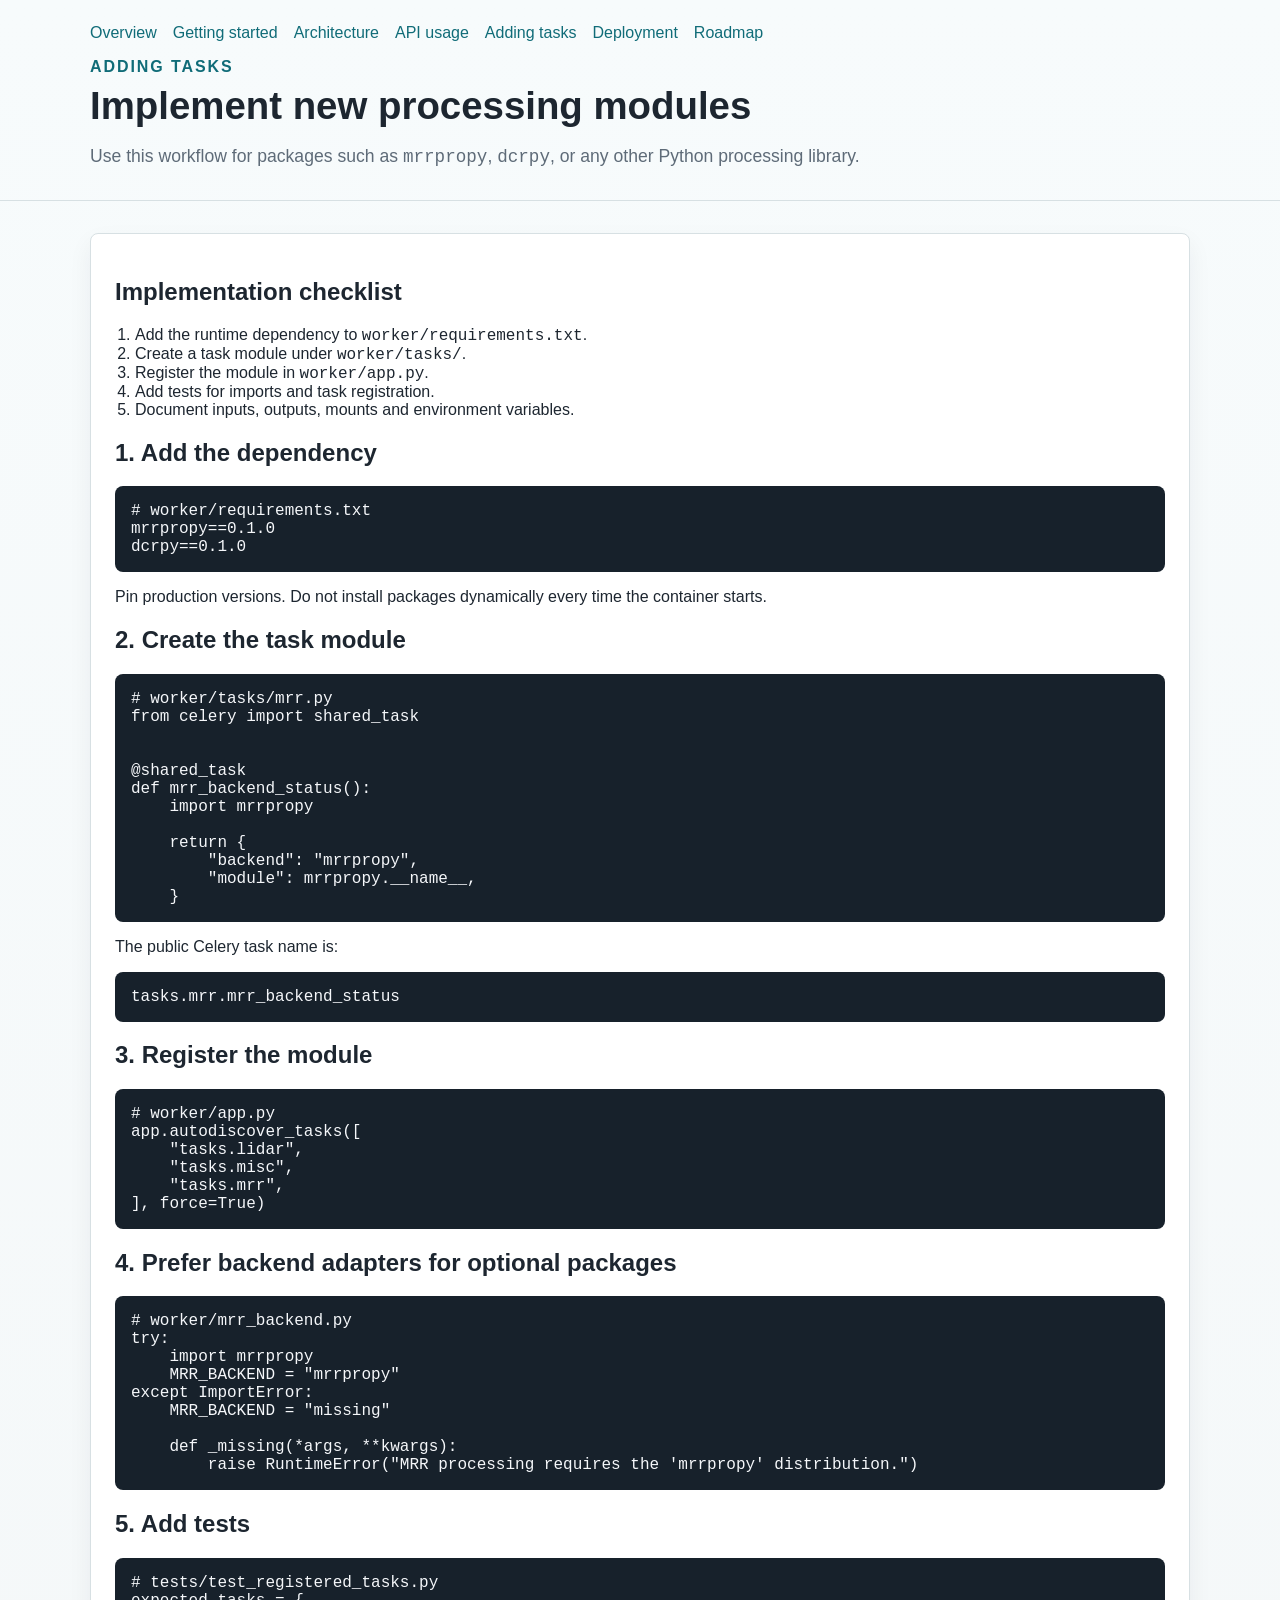
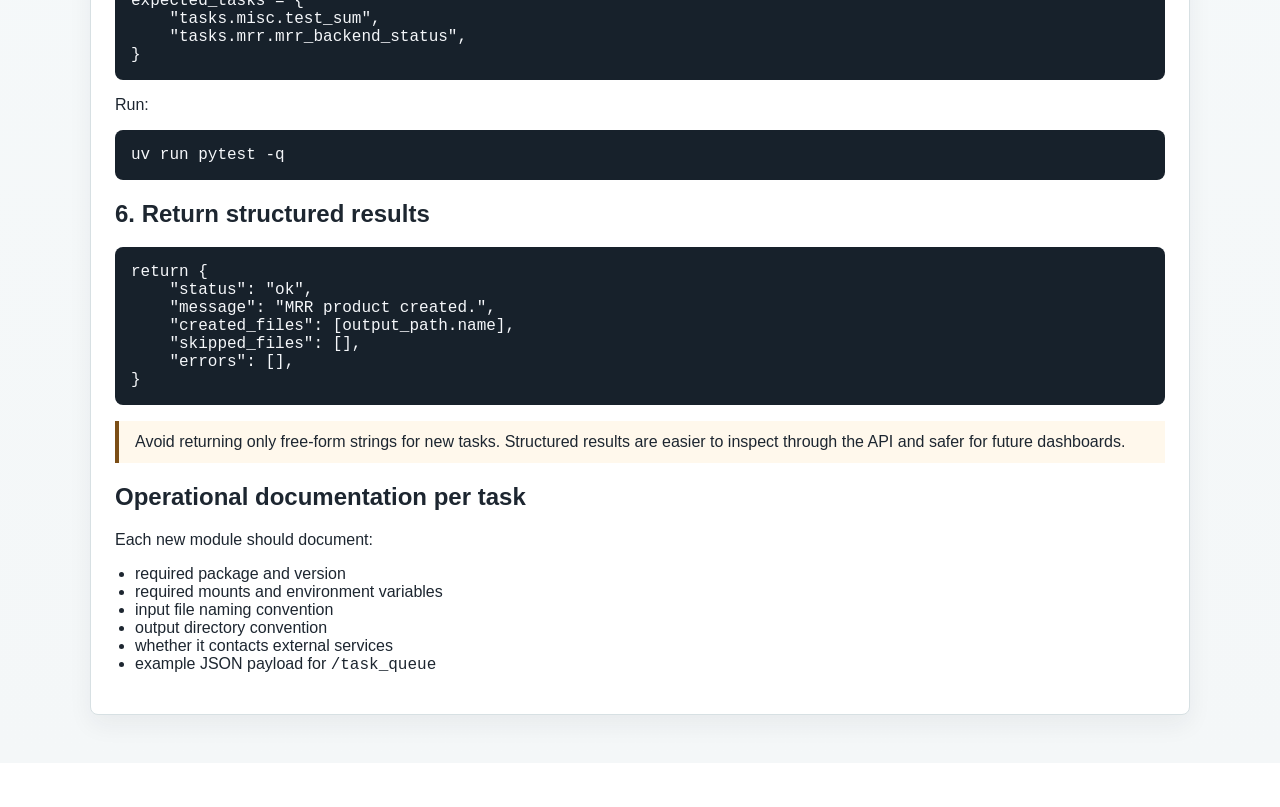
==== docs/adding-tasks.html @ 6d266f19 "Add GitHub Pages documentation site" ====
<!DOCTYPE html>
<html lang="en">
<head>
  <meta charset="utf-8">
  <meta name="viewport" content="width=device-width, initial-scale=1">
  <title>Adding tasks - GFAT Worker</title>
  <link rel="stylesheet" href="assets/site.css">
</head>
<body>
  <header class="site-header compact">
    <div class="wrap">
      <nav class="nav">
        <a href="index.html">Overview</a>
        <a href="getting-started.html">Getting started</a>
        <a href="architecture.html">Architecture</a>
        <a href="api.html">API usage</a>
        <a href="adding-tasks.html">Adding tasks</a>
        <a href="deployment.html">Deployment</a>
        <a href="roadmap.html">Roadmap</a>
      </nav>
      <p class="eyebrow">adding tasks</p>
      <h1>Implement new processing modules</h1>
      <p class="lead">
        Use this workflow for packages such as <code>mrrpropy</code>,
        <code>dcrpy</code>, or any other Python processing library.
      </p>
    </div>
  </header>

  <main class="wrap prose">
    <h2>Implementation checklist</h2>
    <ol>
      <li>Add the runtime dependency to <code>worker/requirements.txt</code>.</li>
      <li>Create a task module under <code>worker/tasks/</code>.</li>
      <li>Register the module in <code>worker/app.py</code>.</li>
      <li>Add tests for imports and task registration.</li>
      <li>Document inputs, outputs, mounts and environment variables.</li>
    </ol>

    <h2>1. Add the dependency</h2>
<pre><code># worker/requirements.txt
mrrpropy==0.1.0
dcrpy==0.1.0</code></pre>
    <p>
      Pin production versions. Do not install packages dynamically every time
      the container starts.
    </p>

    <h2>2. Create the task module</h2>
<pre><code># worker/tasks/mrr.py
from celery import shared_task


@shared_task
def mrr_backend_status():
    import mrrpropy

    return {
        "backend": "mrrpropy",
        "module": mrrpropy.__name__,
    }</code></pre>

    <p>The public Celery task name is:</p>
<pre><code>tasks.mrr.mrr_backend_status</code></pre>

    <h2>3. Register the module</h2>
<pre><code># worker/app.py
app.autodiscover_tasks([
    "tasks.lidar",
    "tasks.misc",
    "tasks.mrr",
], force=True)</code></pre>

    <h2>4. Prefer backend adapters for optional packages</h2>
<pre><code># worker/mrr_backend.py
try:
    import mrrpropy
    MRR_BACKEND = "mrrpropy"
except ImportError:
    MRR_BACKEND = "missing"

    def _missing(*args, **kwargs):
        raise RuntimeError("MRR processing requires the 'mrrpropy' distribution.")</code></pre>

    <h2>5. Add tests</h2>
<pre><code># tests/test_registered_tasks.py
expected_tasks = {
    "tasks.misc.test_sum",
    "tasks.mrr.mrr_backend_status",
}</code></pre>

    <p>Run:</p>
<pre><code>uv run pytest -q</code></pre>

    <h2>6. Return structured results</h2>
<pre><code>return {
    "status": "ok",
    "message": "MRR product created.",
    "created_files": [output_path.name],
    "skipped_files": [],
    "errors": [],
}</code></pre>

    <div class="note">
      Avoid returning only free-form strings for new tasks. Structured results
      are easier to inspect through the API and safer for future dashboards.
    </div>

    <h2>Operational documentation per task</h2>
    <p>Each new module should document:</p>
    <ul>
      <li>required package and version</li>
      <li>required mounts and environment variables</li>
      <li>input file naming convention</li>
      <li>output directory convention</li>
      <li>whether it contacts external services</li>
      <li>example JSON payload for <code>/task_queue</code></li>
    </ul>
  </main>
</body>
</html>
---- docs/assets/site.css ----
:root {
  --bg: #f4f7f8;
  --surface: #ffffff;
  --ink: #1d2630;
  --muted: #5e6b78;
  --accent: #106c78;
  --accent-2: #7b4e16;
  --border: #d7e0e3;
}

* {
  box-sizing: border-box;
}

body {
  margin: 0;
  font-family: "Segoe UI", "Helvetica Neue", sans-serif;
  color: var(--ink);
  background: linear-gradient(180deg, #f7fbfc 0%, var(--bg) 100%);
}

.wrap {
  width: min(1100px, calc(100% - 2rem));
  margin: 0 auto;
}

.site-header {
  padding: 3rem 0 2rem;
  border-bottom: 1px solid var(--border);
}

.site-header.compact {
  padding: 1.5rem 0 1rem;
}

.eyebrow {
  margin: 0 0 0.5rem;
  text-transform: uppercase;
  letter-spacing: 0.12em;
  color: var(--accent);
  font-weight: 700;
}

h1,
h2,
h3 {
  line-height: 1.15;
}

h1 {
  margin: 0 0 1rem;
  font-size: clamp(2rem, 3vw, 3.3rem);
}

.lead {
  max-width: 54rem;
  color: var(--muted);
  font-size: 1.1rem;
}

.nav {
  display: flex;
  flex-wrap: wrap;
  gap: 1rem;
  margin-bottom: 1rem;
}

.nav a,
a {
  color: var(--accent);
  text-decoration: none;
}

.nav a:hover,
a:hover {
  text-decoration: underline;
}

.cta-row {
  display: flex;
  flex-wrap: wrap;
  gap: 0.75rem;
  margin-top: 1.25rem;
}

.button {
  display: inline-block;
  padding: 0.75rem 1rem;
  border-radius: 8px;
  background: var(--accent);
  color: white;
  text-decoration: none;
  font-weight: 600;
}

.button.secondary {
  background: transparent;
  color: var(--accent);
  border: 1px solid var(--accent);
}

.grid {
  display: grid;
  grid-template-columns: repeat(auto-fit, minmax(260px, 1fr));
  gap: 1rem;
  padding: 2rem 0 3rem;
}

.two-up {
  grid-template-columns: repeat(auto-fit, minmax(320px, 1fr));
}

.feature-band {
  display: grid;
  grid-template-columns: minmax(280px, 0.95fr) minmax(360px, 1.05fr);
  gap: 3rem;
  align-items: center;
  padding: 2.75rem 0;
}

.feature-copy {
  font-size: 1.05rem;
}

.feature-copy h2 {
  margin-top: 0;
  font-size: 1.9rem;
}

.feature-copy li + li {
  margin-top: 0.45rem;
}

.diagram {
  background: var(--surface);
  border: 1px solid var(--border);
  border-radius: 8px;
  box-shadow: 0 16px 36px rgba(29, 38, 48, 0.08);
  padding: 1rem;
}

.diagram pre {
  margin: 0;
}

.card,
.prose {
  background: var(--surface);
  border: 1px solid var(--border);
  border-radius: 8px;
  box-shadow: 0 10px 24px rgba(29, 38, 48, 0.06);
}

.card {
  padding: 1.25rem;
}

.prose {
  padding: 1.5rem;
  margin: 2rem auto 3rem;
}

code,
pre {
  font-family: "Cascadia Code", "Consolas", monospace;
}

pre {
  overflow-x: auto;
  padding: 1rem;
  border-radius: 8px;
  background: #17212b;
  color: #f5f7fa;
}

table {
  width: 100%;
  border-collapse: collapse;
  margin: 1rem 0;
}

th,
td {
  border: 1px solid var(--border);
  padding: 0.6rem;
  text-align: left;
  vertical-align: top;
}

th {
  background: #edf4f5;
}

ul,
ol {
  padding-left: 1.25rem;
}

.note {
  border-left: 4px solid var(--accent-2);
  padding: 0.75rem 1rem;
  background: #fff8ec;
}

@media (max-width: 850px) {
  .feature-band {
    grid-template-columns: 1fr;
  }
}
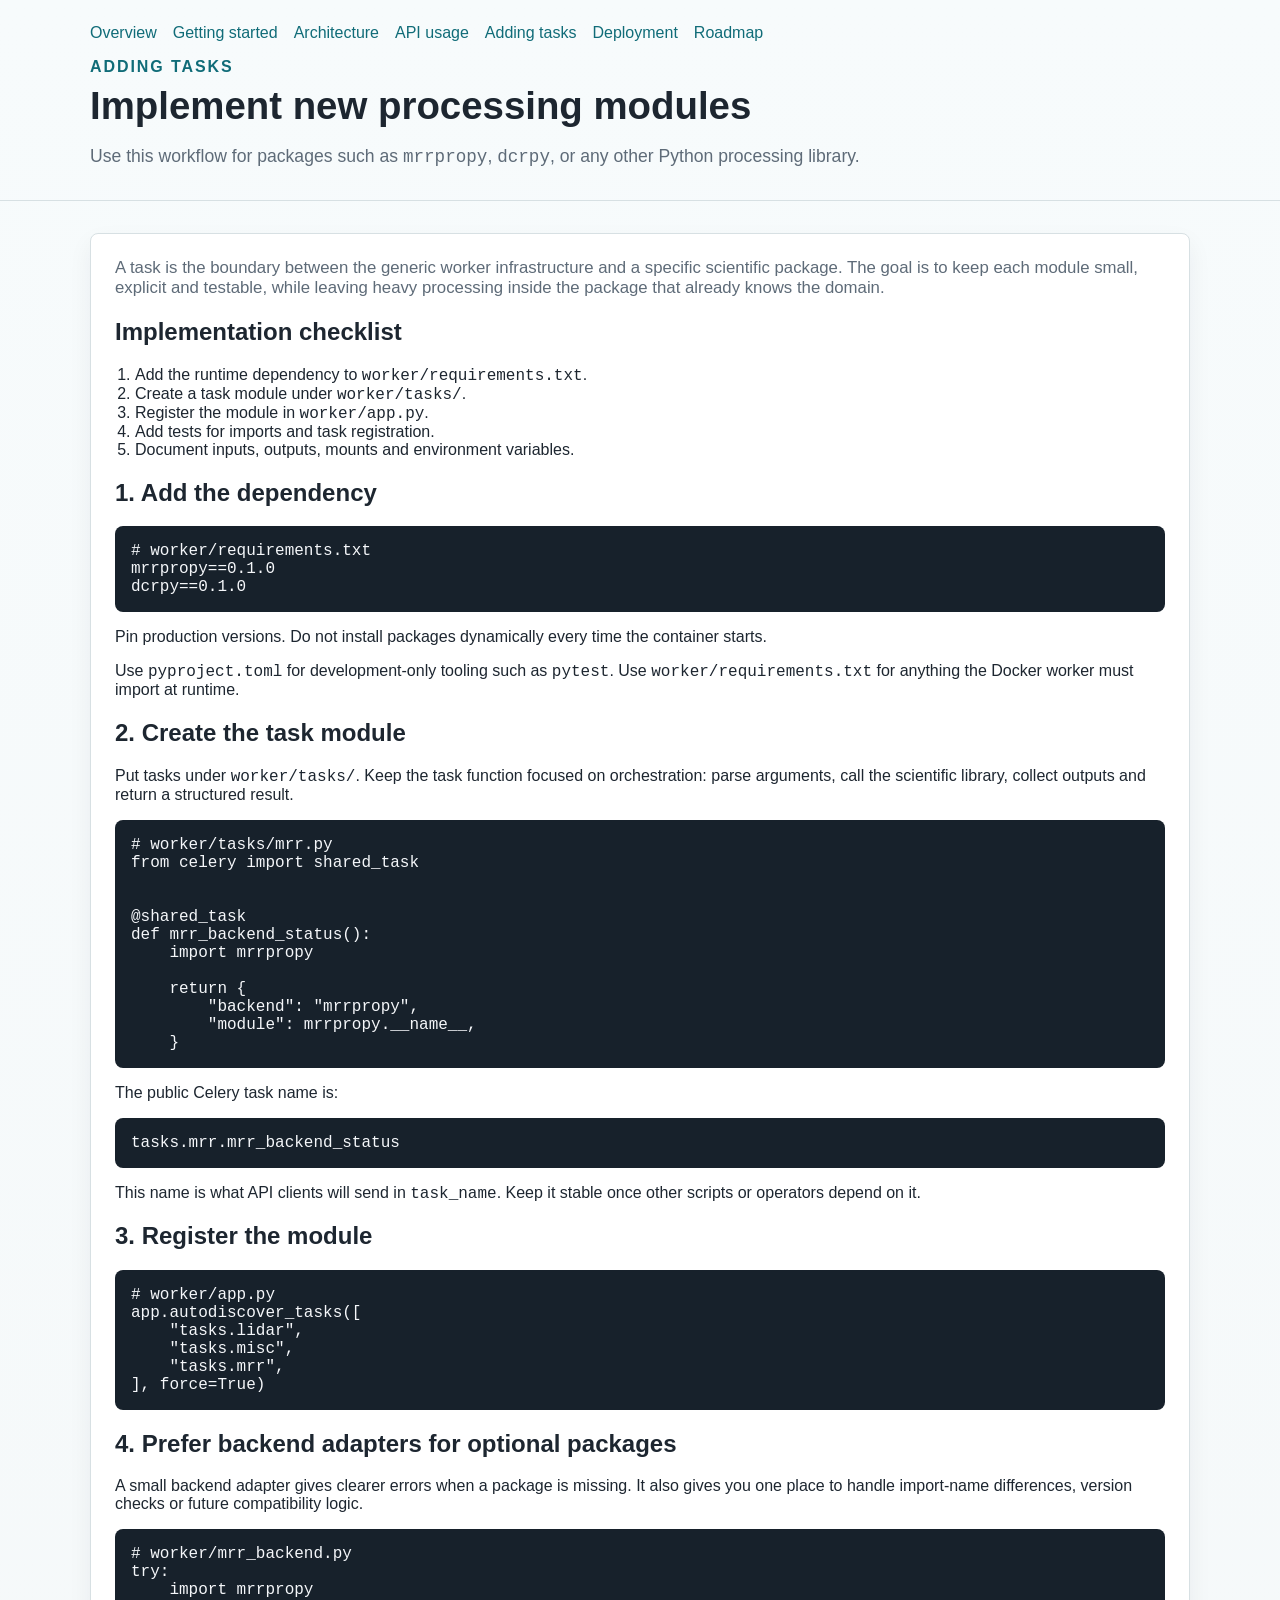
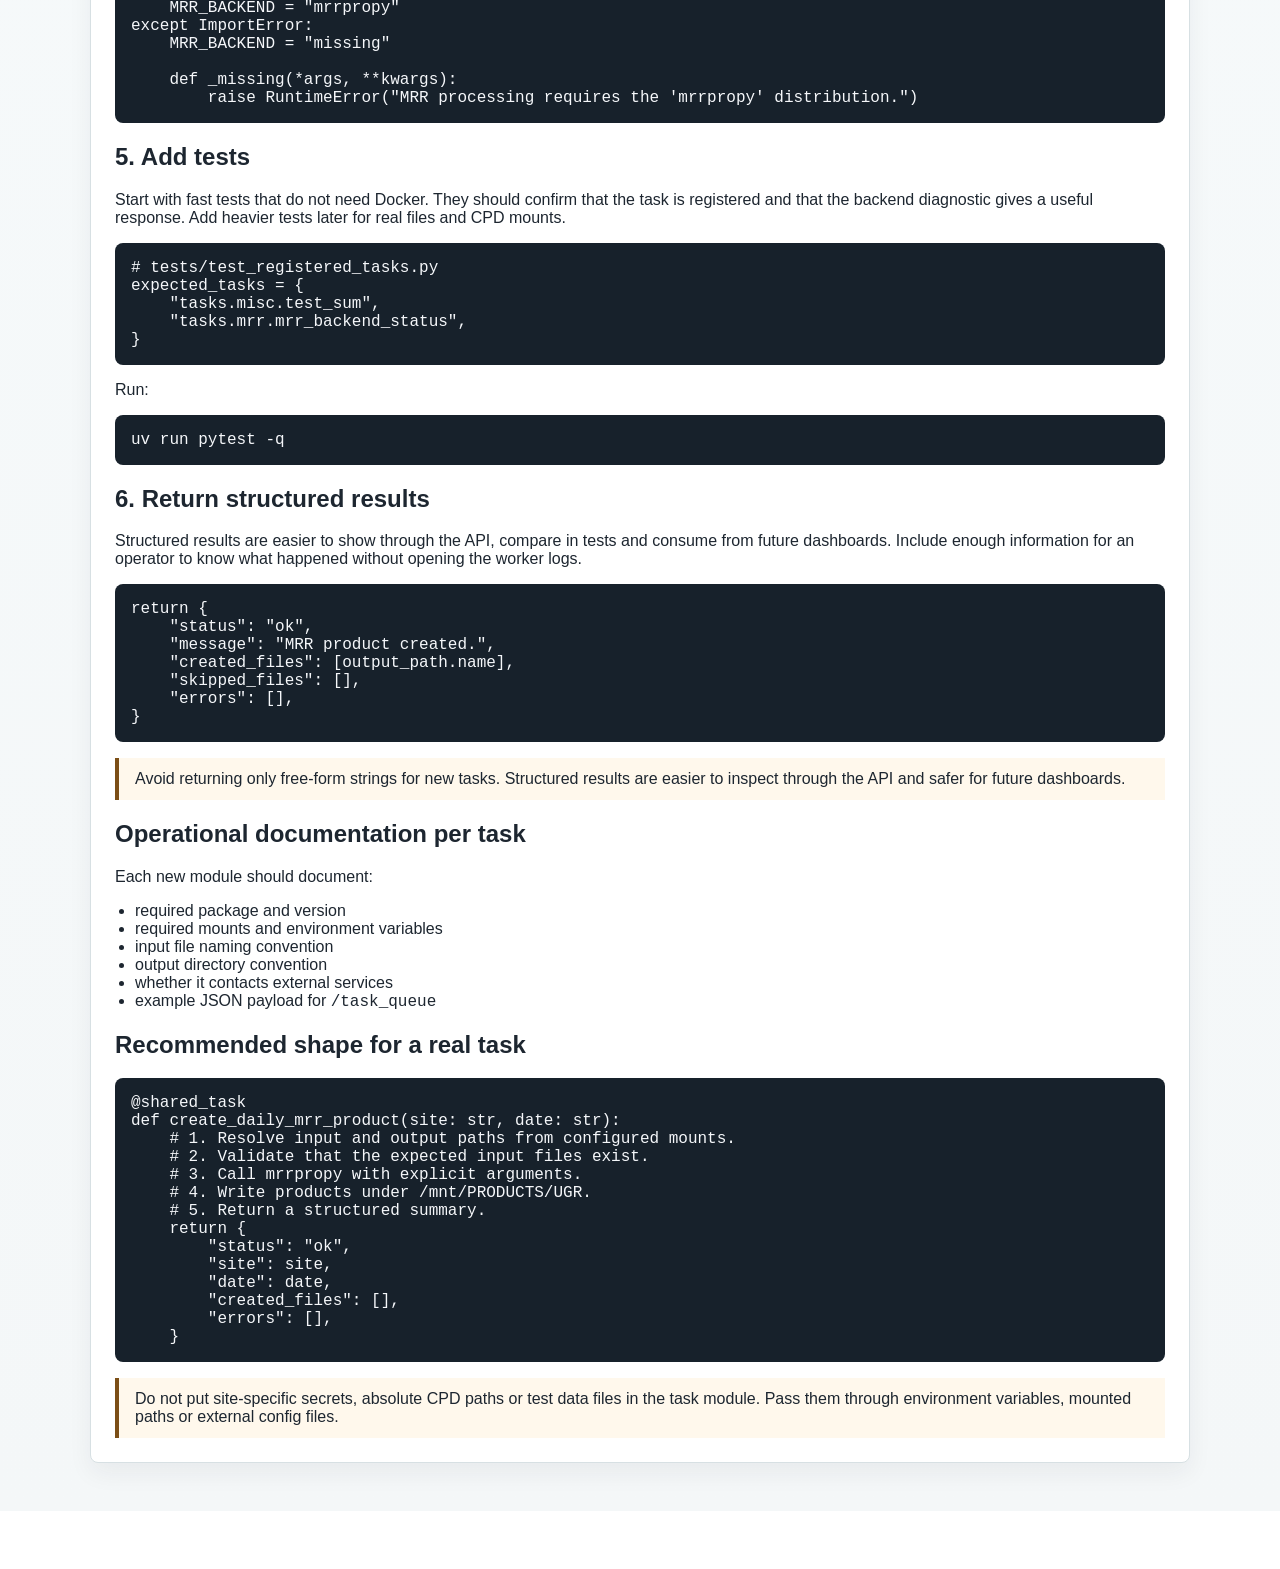
==== commit 93ae5921: "Expand documentation guidance" ====
--- a/docs/adding-tasks.html
+++ b/docs/adding-tasks.html
@@ -28,6 +28,13 @@
   </header>
 
   <main class="wrap prose">
+    <p class="page-intro">
+      A task is the boundary between the generic worker infrastructure and a
+      specific scientific package. The goal is to keep each module small,
+      explicit and testable, while leaving heavy processing inside the package
+      that already knows the domain.
+    </p>
+
     <h2>Implementation checklist</h2>
     <ol>
       <li>Add the runtime dependency to <code>worker/requirements.txt</code>.</li>
@@ -45,8 +52,18 @@
       Pin production versions. Do not install packages dynamically every time
       the container starts.
     </p>
+    <p>
+      Use <code>pyproject.toml</code> for development-only tooling such as
+      <code>pytest</code>. Use <code>worker/requirements.txt</code> for anything
+      the Docker worker must import at runtime.
+    </p>
 
     <h2>2. Create the task module</h2>
+    <p>
+      Put tasks under <code>worker/tasks/</code>. Keep the task function focused
+      on orchestration: parse arguments, call the scientific library, collect
+      outputs and return a structured result.
+    </p>
 <pre><code># worker/tasks/mrr.py
 from celery import shared_task
 
@@ -62,6 +79,10 @@
 
     <p>The public Celery task name is:</p>
 <pre><code>tasks.mrr.mrr_backend_status</code></pre>
+    <p>
+      This name is what API clients will send in <code>task_name</code>. Keep it
+      stable once other scripts or operators depend on it.
+    </p>
 
     <h2>3. Register the module</h2>
 <pre><code># worker/app.py
@@ -72,6 +93,11 @@
 ], force=True)</code></pre>
 
     <h2>4. Prefer backend adapters for optional packages</h2>
+    <p>
+      A small backend adapter gives clearer errors when a package is missing.
+      It also gives you one place to handle import-name differences, version
+      checks or future compatibility logic.
+    </p>
 <pre><code># worker/mrr_backend.py
 try:
     import mrrpropy
@@ -83,6 +109,11 @@
         raise RuntimeError("MRR processing requires the 'mrrpropy' distribution.")</code></pre>
 
     <h2>5. Add tests</h2>
+    <p>
+      Start with fast tests that do not need Docker. They should confirm that
+      the task is registered and that the backend diagnostic gives a useful
+      response. Add heavier tests later for real files and CPD mounts.
+    </p>
 <pre><code># tests/test_registered_tasks.py
 expected_tasks = {
     "tasks.misc.test_sum",
@@ -93,6 +124,11 @@
 <pre><code>uv run pytest -q</code></pre>
 
     <h2>6. Return structured results</h2>
+    <p>
+      Structured results are easier to show through the API, compare in tests
+      and consume from future dashboards. Include enough information for an
+      operator to know what happened without opening the worker logs.
+    </p>
 <pre><code>return {
     "status": "ok",
     "message": "MRR product created.",
@@ -116,6 +152,30 @@
       <li>whether it contacts external services</li>
       <li>example JSON payload for <code>/task_queue</code></li>
     </ul>
+
+    <h2>Recommended shape for a real task</h2>
+<pre><code>@shared_task
+def create_daily_mrr_product(site: str, date: str):
+    # 1. Resolve input and output paths from configured mounts.
+    # 2. Validate that the expected input files exist.
+    # 3. Call mrrpropy with explicit arguments.
+    # 4. Write products under /mnt/PRODUCTS/UGR.
+    # 5. Return a structured summary.
+    return {
+        "status": "ok",
+        "site": site,
+        "date": date,
+        "created_files": [],
+        "errors": [],
+    }</code></pre>
+
+    <div class="note">
+      <p>
+        Do not put site-specific secrets, absolute CPD paths or test data files
+        in the task module. Pass them through environment variables, mounted
+        paths or external config files.
+      </p>
+    </div>
   </main>
 </body>
 </html>
--- a/docs/assets/site.css
+++ b/docs/assets/site.css
@@ -58,6 +58,12 @@
   font-size: 1.1rem;
 }
 
+.page-intro {
+  margin-top: 0;
+  color: var(--muted);
+  font-size: 1.05rem;
+}
+
 .nav {
   display: flex;
   flex-wrap: wrap;
@@ -202,6 +208,26 @@
   background: #fff8ec;
 }
 
+.callout {
+  border-left: 4px solid var(--accent);
+  padding: 0.9rem 1rem;
+  background: #eef8fa;
+  margin: 1rem 0;
+}
+
+.callout p,
+.note p {
+  margin: 0;
+}
+
+.section-list li + li {
+  margin-top: 0.65rem;
+}
+
+.muted {
+  color: var(--muted);
+}
+
 @media (max-width: 850px) {
   .feature-band {
     grid-template-columns: 1fr;
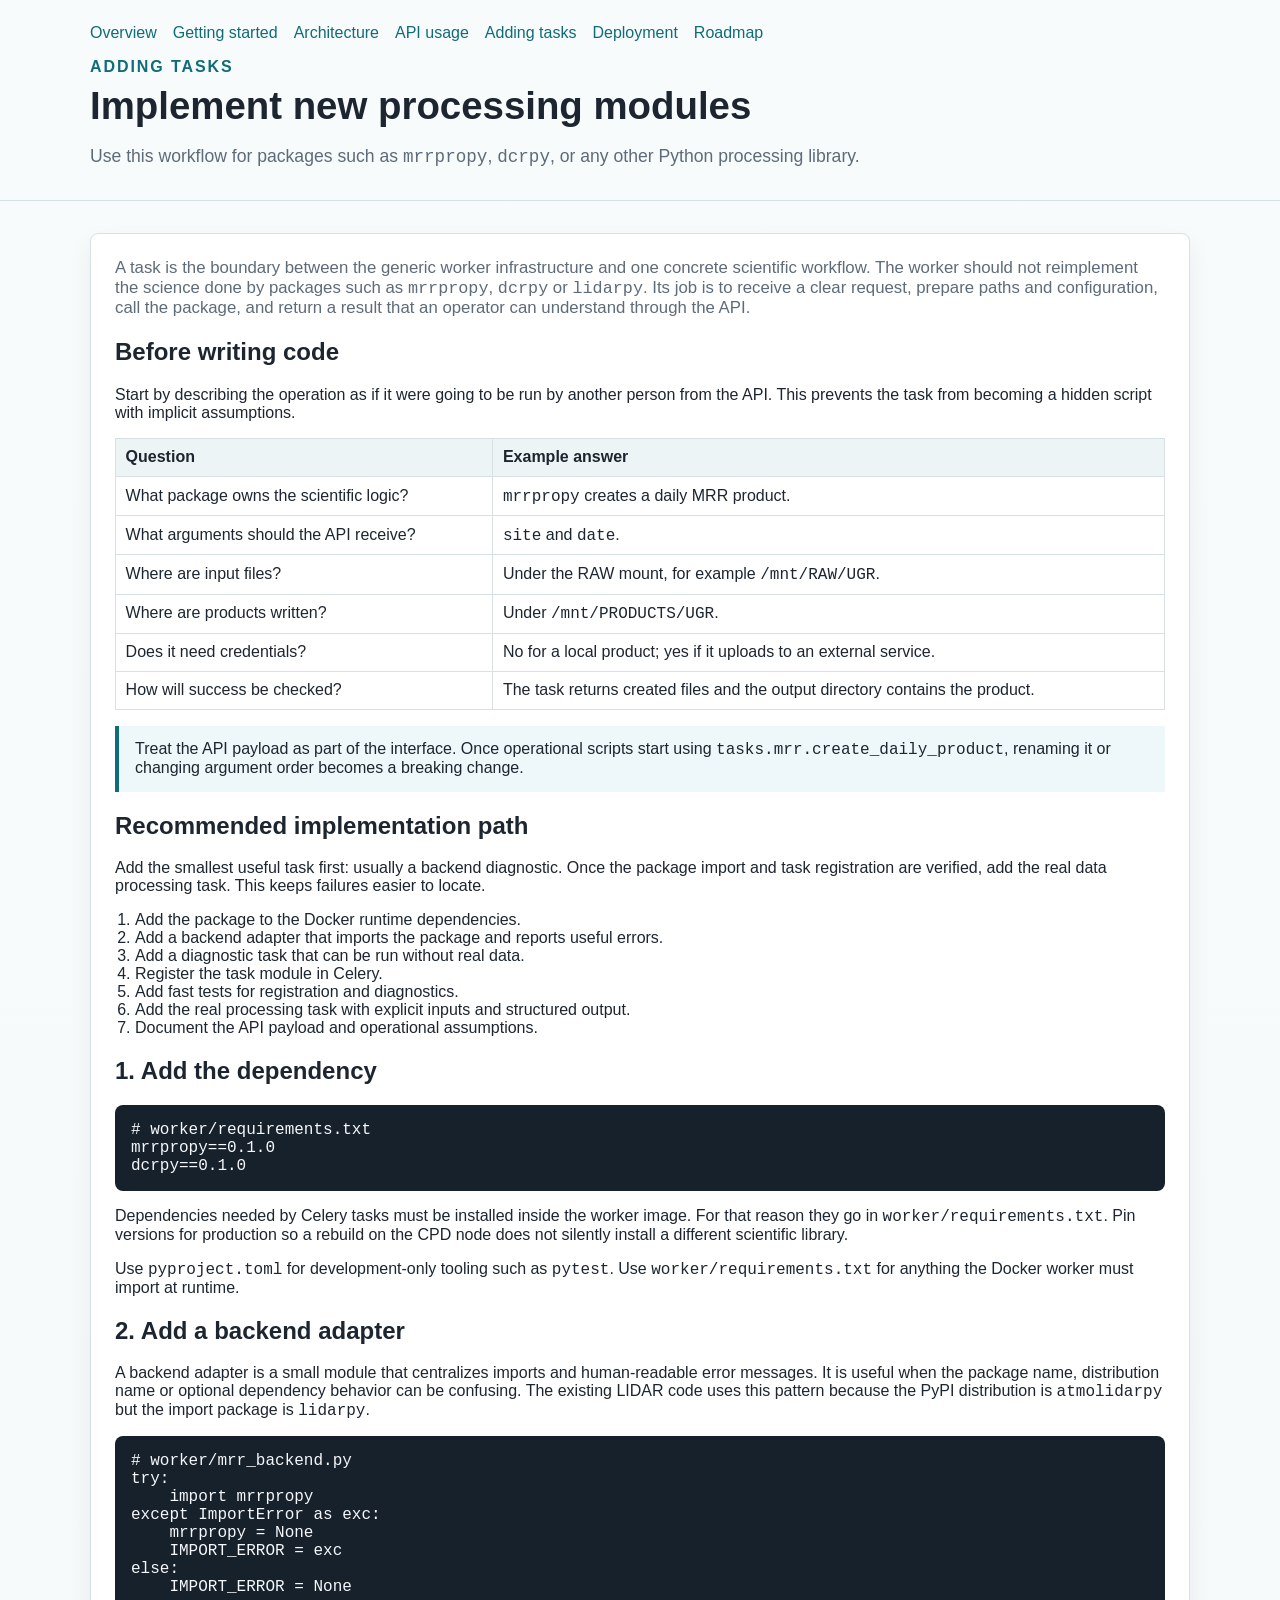
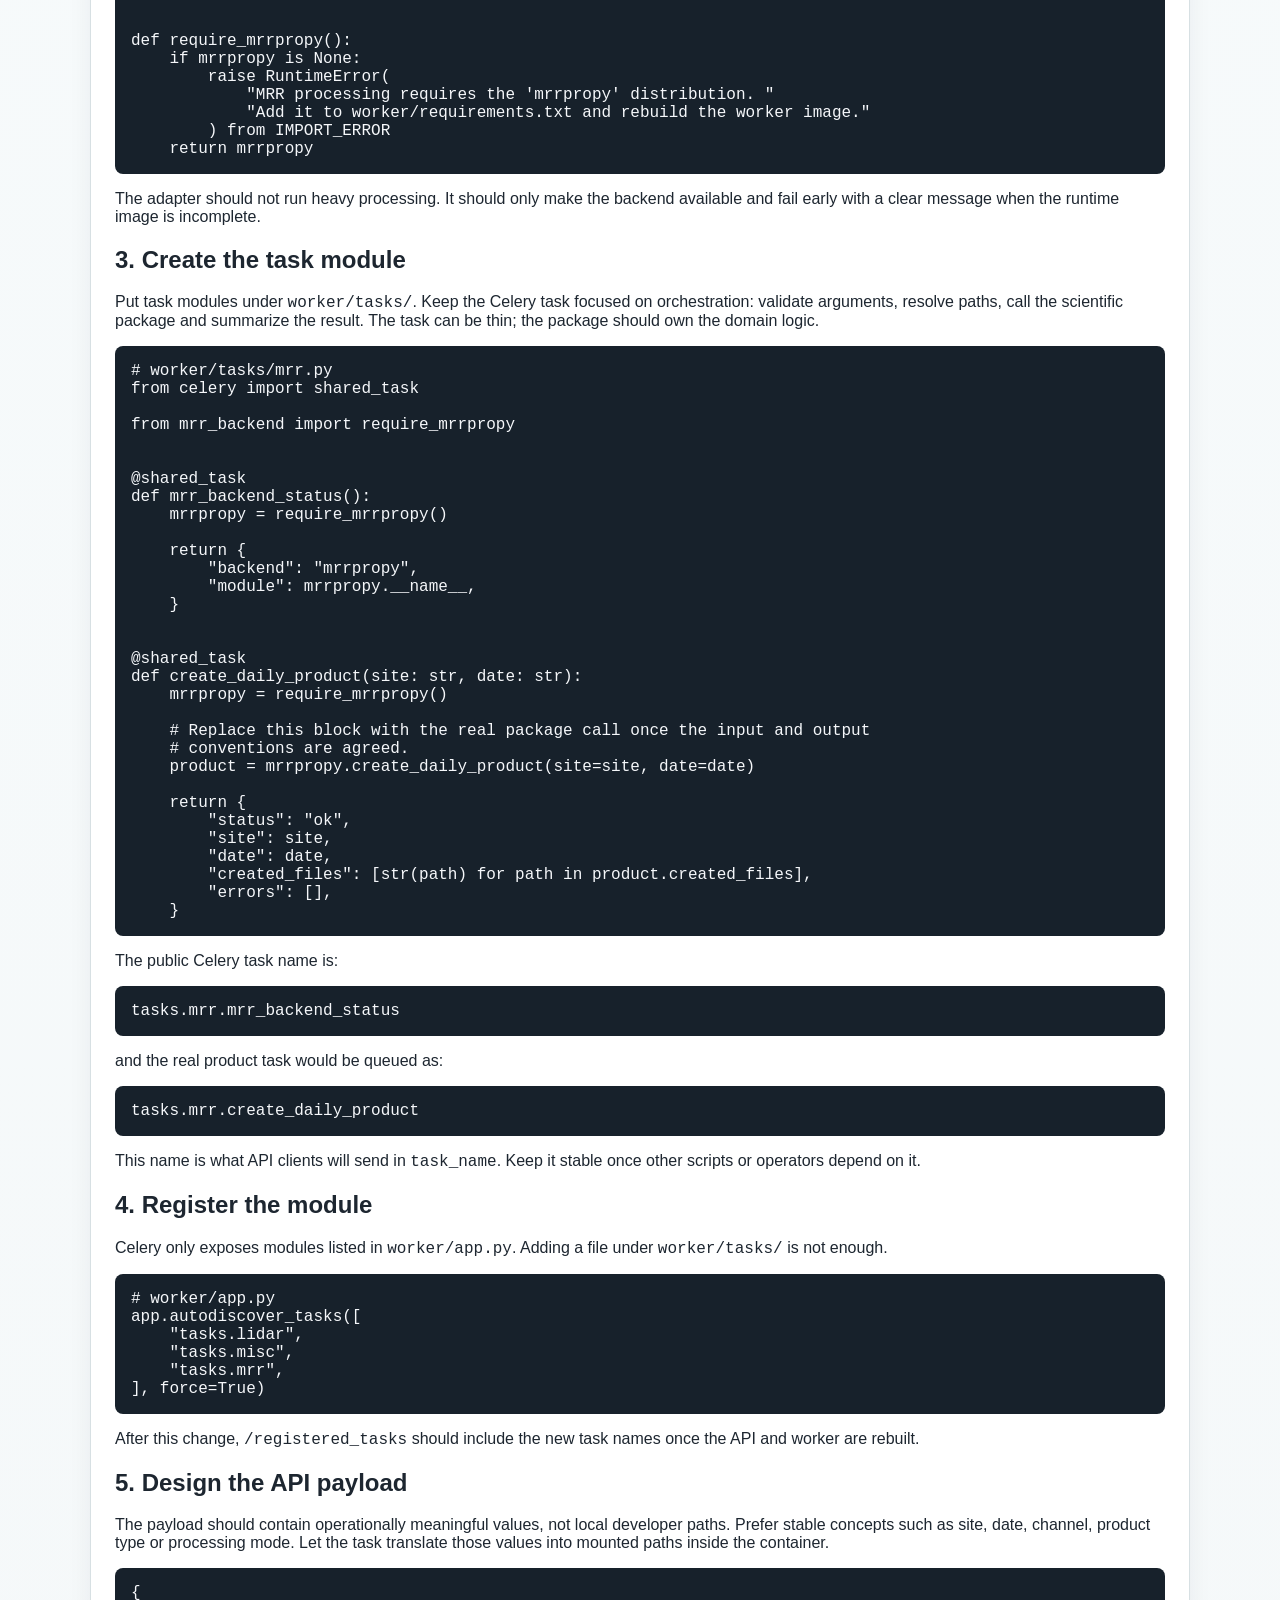
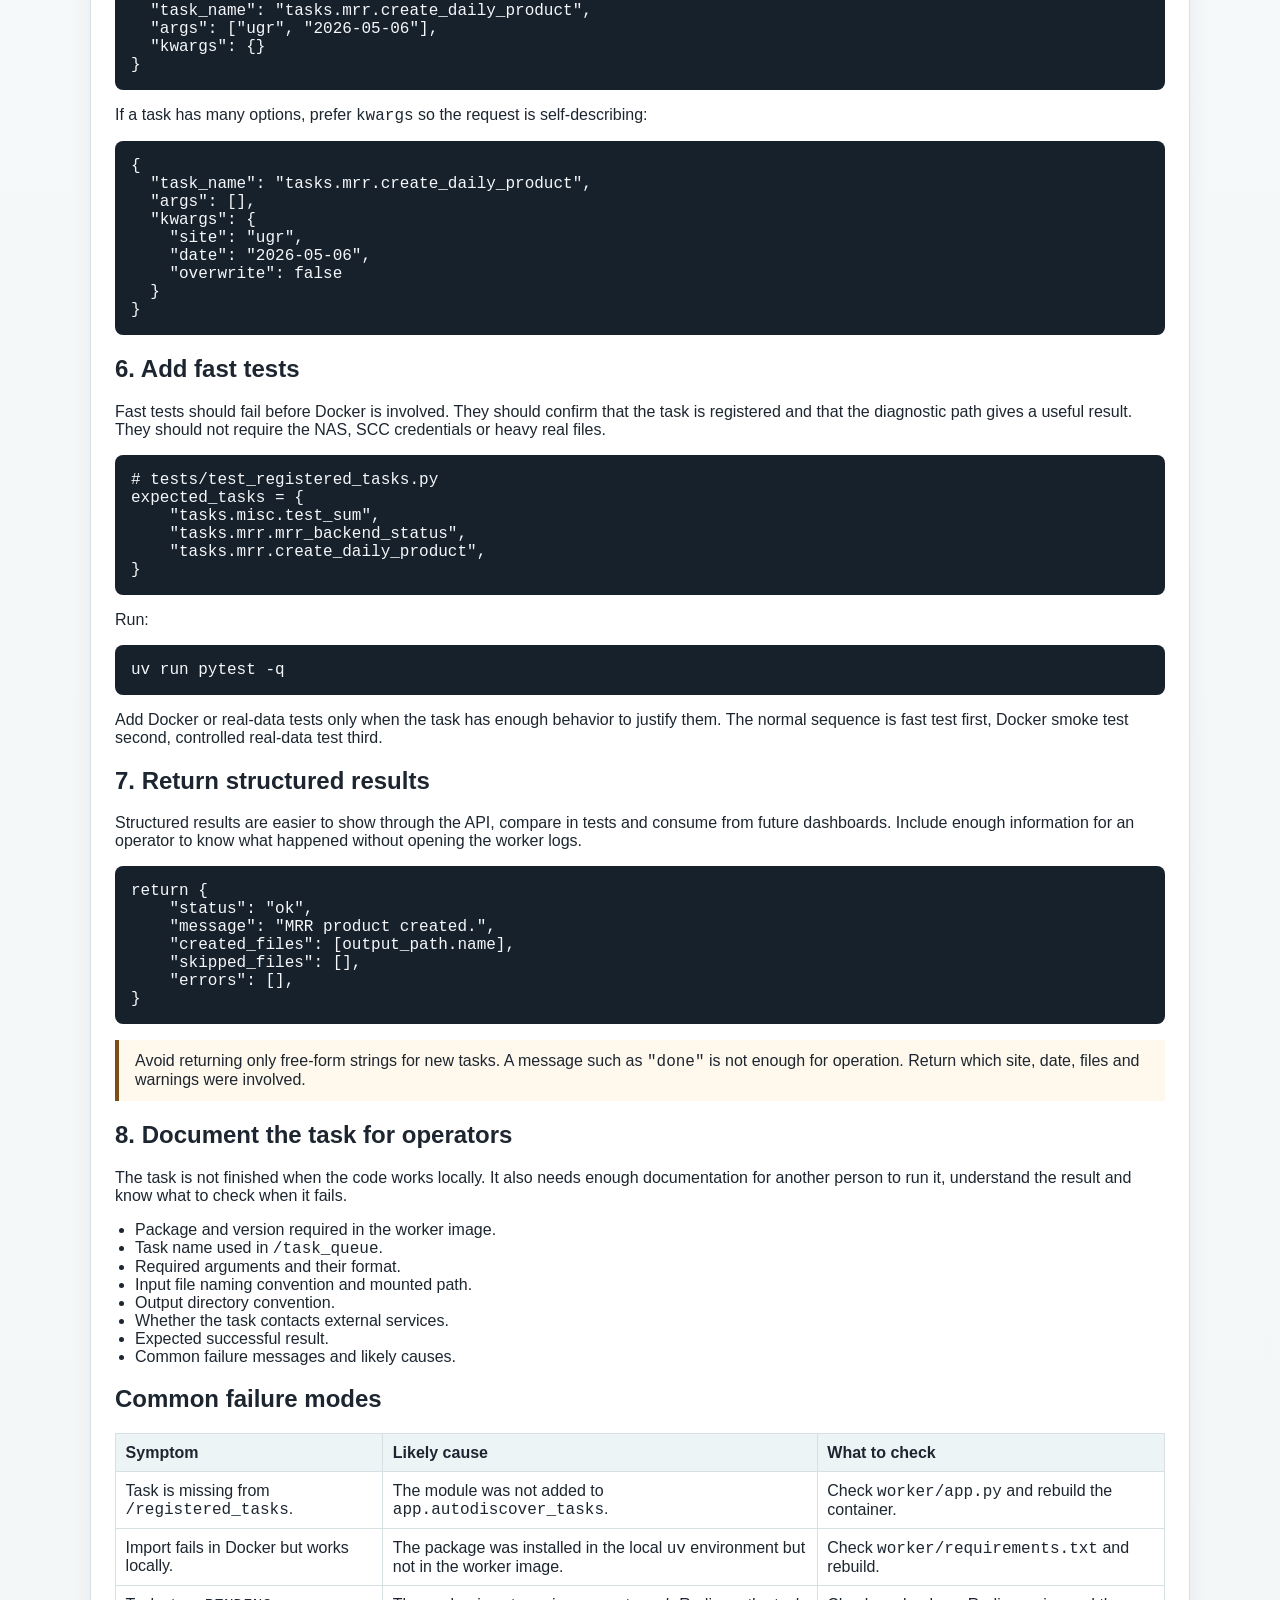
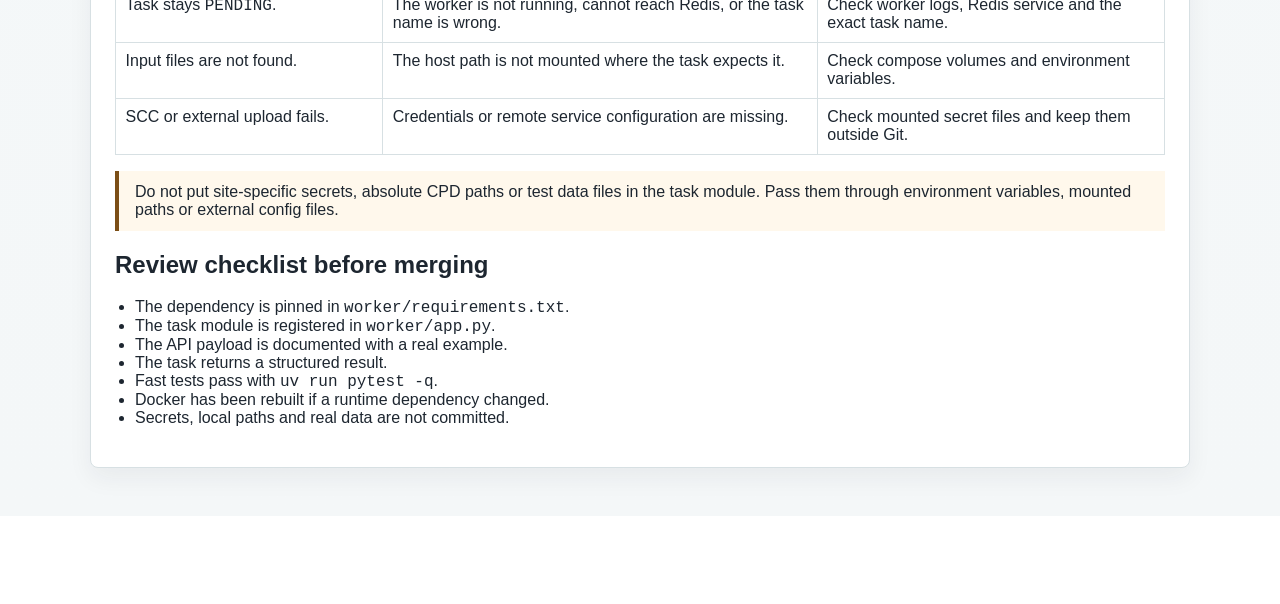
==== commit 0c983af6: "Expand adding tasks documentation" ====
--- a/docs/adding-tasks.html
+++ b/docs/adding-tasks.html
@@ -29,19 +29,52 @@
 
   <main class="wrap prose">
     <p class="page-intro">
-      A task is the boundary between the generic worker infrastructure and a
-      specific scientific package. The goal is to keep each module small,
-      explicit and testable, while leaving heavy processing inside the package
-      that already knows the domain.
-    </p>
-
-    <h2>Implementation checklist</h2>
+      A task is the boundary between the generic worker infrastructure and one
+      concrete scientific workflow. The worker should not reimplement the
+      science done by packages such as <code>mrrpropy</code>,
+      <code>dcrpy</code> or <code>lidarpy</code>. Its job is to receive a clear
+      request, prepare paths and configuration, call the package, and return a
+      result that an operator can understand through the API.
+    </p>
+
+    <h2>Before writing code</h2>
+    <p>
+      Start by describing the operation as if it were going to be run by
+      another person from the API. This prevents the task from becoming a
+      hidden script with implicit assumptions.
+    </p>
+    <table>
+      <tr><th>Question</th><th>Example answer</th></tr>
+      <tr><td>What package owns the scientific logic?</td><td><code>mrrpropy</code> creates a daily MRR product.</td></tr>
+      <tr><td>What arguments should the API receive?</td><td><code>site</code> and <code>date</code>.</td></tr>
+      <tr><td>Where are input files?</td><td>Under the RAW mount, for example <code>/mnt/RAW/UGR</code>.</td></tr>
+      <tr><td>Where are products written?</td><td>Under <code>/mnt/PRODUCTS/UGR</code>.</td></tr>
+      <tr><td>Does it need credentials?</td><td>No for a local product; yes if it uploads to an external service.</td></tr>
+      <tr><td>How will success be checked?</td><td>The task returns created files and the output directory contains the product.</td></tr>
+    </table>
+
+    <div class="callout">
+      <p>
+        Treat the API payload as part of the interface. Once operational scripts
+        start using <code>tasks.mrr.create_daily_product</code>, renaming it or
+        changing argument order becomes a breaking change.
+      </p>
+    </div>
+
+    <h2>Recommended implementation path</h2>
+    <p>
+      Add the smallest useful task first: usually a backend diagnostic. Once
+      the package import and task registration are verified, add the real data
+      processing task. This keeps failures easier to locate.
+    </p>
     <ol>
-      <li>Add the runtime dependency to <code>worker/requirements.txt</code>.</li>
-      <li>Create a task module under <code>worker/tasks/</code>.</li>
-      <li>Register the module in <code>worker/app.py</code>.</li>
-      <li>Add tests for imports and task registration.</li>
-      <li>Document inputs, outputs, mounts and environment variables.</li>
+      <li>Add the package to the Docker runtime dependencies.</li>
+      <li>Add a backend adapter that imports the package and reports useful errors.</li>
+      <li>Add a diagnostic task that can be run without real data.</li>
+      <li>Register the task module in Celery.</li>
+      <li>Add fast tests for registration and diagnostics.</li>
+      <li>Add the real processing task with explicit inputs and structured output.</li>
+      <li>Document the API payload and operational assumptions.</li>
     </ol>
 
     <h2>1. Add the dependency</h2>
@@ -49,8 +82,10 @@
 mrrpropy==0.1.0
 dcrpy==0.1.0</code></pre>
     <p>
-      Pin production versions. Do not install packages dynamically every time
-      the container starts.
+      Dependencies needed by Celery tasks must be installed inside the worker
+      image. For that reason they go in <code>worker/requirements.txt</code>.
+      Pin versions for production so a rebuild on the CPD node does not
+      silently install a different scientific library.
     </p>
     <p>
       Use <code>pyproject.toml</code> for development-only tooling such as
@@ -58,72 +93,150 @@
       the Docker worker must import at runtime.
     </p>
 
-    <h2>2. Create the task module</h2>
-    <p>
-      Put tasks under <code>worker/tasks/</code>. Keep the task function focused
-      on orchestration: parse arguments, call the scientific library, collect
-      outputs and return a structured result.
+    <h2>2. Add a backend adapter</h2>
+    <p>
+      A backend adapter is a small module that centralizes imports and
+      human-readable error messages. It is useful when the package name,
+      distribution name or optional dependency behavior can be confusing. The
+      existing LIDAR code uses this pattern because the PyPI distribution is
+      <code>atmolidarpy</code> but the import package is <code>lidarpy</code>.
+    </p>
+<pre><code># worker/mrr_backend.py
+try:
+    import mrrpropy
+except ImportError as exc:
+    mrrpropy = None
+    IMPORT_ERROR = exc
+else:
+    IMPORT_ERROR = None
+
+
+def require_mrrpropy():
+    if mrrpropy is None:
+        raise RuntimeError(
+            "MRR processing requires the 'mrrpropy' distribution. "
+            "Add it to worker/requirements.txt and rebuild the worker image."
+        ) from IMPORT_ERROR
+    return mrrpropy</code></pre>
+    <p>
+      The adapter should not run heavy processing. It should only make the
+      backend available and fail early with a clear message when the runtime
+      image is incomplete.
+    </p>
+
+    <h2>3. Create the task module</h2>
+    <p>
+      Put task modules under <code>worker/tasks/</code>. Keep the Celery task
+      focused on orchestration: validate arguments, resolve paths, call the
+      scientific package and summarize the result. The task can be thin; the
+      package should own the domain logic.
     </p>
 <pre><code># worker/tasks/mrr.py
 from celery import shared_task
 
+from mrr_backend import require_mrrpropy
+
 
 @shared_task
 def mrr_backend_status():
-    import mrrpropy
+    mrrpropy = require_mrrpropy()
 
     return {
         "backend": "mrrpropy",
         "module": mrrpropy.__name__,
+    }
+
+
+@shared_task
+def create_daily_product(site: str, date: str):
+    mrrpropy = require_mrrpropy()
+
+    # Replace this block with the real package call once the input and output
+    # conventions are agreed.
+    product = mrrpropy.create_daily_product(site=site, date=date)
+
+    return {
+        "status": "ok",
+        "site": site,
+        "date": date,
+        "created_files": [str(path) for path in product.created_files],
+        "errors": [],
     }</code></pre>
 
     <p>The public Celery task name is:</p>
 <pre><code>tasks.mrr.mrr_backend_status</code></pre>
+    <p>and the real product task would be queued as:</p>
+<pre><code>tasks.mrr.create_daily_product</code></pre>
     <p>
       This name is what API clients will send in <code>task_name</code>. Keep it
       stable once other scripts or operators depend on it.
     </p>
 
-    <h2>3. Register the module</h2>
+    <h2>4. Register the module</h2>
+    <p>
+      Celery only exposes modules listed in <code>worker/app.py</code>. Adding a
+      file under <code>worker/tasks/</code> is not enough.
+    </p>
 <pre><code># worker/app.py
 app.autodiscover_tasks([
     "tasks.lidar",
     "tasks.misc",
     "tasks.mrr",
 ], force=True)</code></pre>
-
-    <h2>4. Prefer backend adapters for optional packages</h2>
-    <p>
-      A small backend adapter gives clearer errors when a package is missing.
-      It also gives you one place to handle import-name differences, version
-      checks or future compatibility logic.
-    </p>
-<pre><code># worker/mrr_backend.py
-try:
-    import mrrpropy
-    MRR_BACKEND = "mrrpropy"
-except ImportError:
-    MRR_BACKEND = "missing"
-
-    def _missing(*args, **kwargs):
-        raise RuntimeError("MRR processing requires the 'mrrpropy' distribution.")</code></pre>
-
-    <h2>5. Add tests</h2>
-    <p>
-      Start with fast tests that do not need Docker. They should confirm that
-      the task is registered and that the backend diagnostic gives a useful
-      response. Add heavier tests later for real files and CPD mounts.
+    <p>
+      After this change, <code>/registered_tasks</code> should include the new
+      task names once the API and worker are rebuilt.
+    </p>
+
+    <h2>5. Design the API payload</h2>
+    <p>
+      The payload should contain operationally meaningful values, not local
+      developer paths. Prefer stable concepts such as site, date, channel,
+      product type or processing mode. Let the task translate those values into
+      mounted paths inside the container.
+    </p>
+<pre><code>{
+  "task_name": "tasks.mrr.create_daily_product",
+  "args": ["ugr", "2026-05-06"],
+  "kwargs": {}
+}</code></pre>
+    <p>
+      If a task has many options, prefer <code>kwargs</code> so the request is
+      self-describing:
+    </p>
+<pre><code>{
+  "task_name": "tasks.mrr.create_daily_product",
+  "args": [],
+  "kwargs": {
+    "site": "ugr",
+    "date": "2026-05-06",
+    "overwrite": false
+  }
+}</code></pre>
+
+    <h2>6. Add fast tests</h2>
+    <p>
+      Fast tests should fail before Docker is involved. They should confirm
+      that the task is registered and that the diagnostic path gives a useful
+      result. They should not require the NAS, SCC credentials or heavy real
+      files.
     </p>
 <pre><code># tests/test_registered_tasks.py
 expected_tasks = {
     "tasks.misc.test_sum",
     "tasks.mrr.mrr_backend_status",
+    "tasks.mrr.create_daily_product",
 }</code></pre>
 
     <p>Run:</p>
 <pre><code>uv run pytest -q</code></pre>
-
-    <h2>6. Return structured results</h2>
+    <p>
+      Add Docker or real-data tests only when the task has enough behavior to
+      justify them. The normal sequence is fast test first, Docker smoke test
+      second, controlled real-data test third.
+    </p>
+
+    <h2>7. Return structured results</h2>
     <p>
       Structured results are easier to show through the API, compare in tests
       and consume from future dashboards. Include enough information for an
@@ -138,36 +251,39 @@
 }</code></pre>
 
     <div class="note">
-      Avoid returning only free-form strings for new tasks. Structured results
-      are easier to inspect through the API and safer for future dashboards.
+      <p>
+        Avoid returning only free-form strings for new tasks. A message such as
+        <code>"done"</code> is not enough for operation. Return which site, date,
+        files and warnings were involved.
+      </p>
     </div>
 
-    <h2>Operational documentation per task</h2>
-    <p>Each new module should document:</p>
+    <h2>8. Document the task for operators</h2>
+    <p>
+      The task is not finished when the code works locally. It also needs enough
+      documentation for another person to run it, understand the result and know
+      what to check when it fails.
+    </p>
     <ul>
-      <li>required package and version</li>
-      <li>required mounts and environment variables</li>
-      <li>input file naming convention</li>
-      <li>output directory convention</li>
-      <li>whether it contacts external services</li>
-      <li>example JSON payload for <code>/task_queue</code></li>
+      <li>Package and version required in the worker image.</li>
+      <li>Task name used in <code>/task_queue</code>.</li>
+      <li>Required arguments and their format.</li>
+      <li>Input file naming convention and mounted path.</li>
+      <li>Output directory convention.</li>
+      <li>Whether the task contacts external services.</li>
+      <li>Expected successful result.</li>
+      <li>Common failure messages and likely causes.</li>
     </ul>
 
-    <h2>Recommended shape for a real task</h2>
-<pre><code>@shared_task
-def create_daily_mrr_product(site: str, date: str):
-    # 1. Resolve input and output paths from configured mounts.
-    # 2. Validate that the expected input files exist.
-    # 3. Call mrrpropy with explicit arguments.
-    # 4. Write products under /mnt/PRODUCTS/UGR.
-    # 5. Return a structured summary.
-    return {
-        "status": "ok",
-        "site": site,
-        "date": date,
-        "created_files": [],
-        "errors": [],
-    }</code></pre>
+    <h2>Common failure modes</h2>
+    <table>
+      <tr><th>Symptom</th><th>Likely cause</th><th>What to check</th></tr>
+      <tr><td>Task is missing from <code>/registered_tasks</code>.</td><td>The module was not added to <code>app.autodiscover_tasks</code>.</td><td>Check <code>worker/app.py</code> and rebuild the container.</td></tr>
+      <tr><td>Import fails in Docker but works locally.</td><td>The package was installed in the local <code>uv</code> environment but not in the worker image.</td><td>Check <code>worker/requirements.txt</code> and rebuild.</td></tr>
+      <tr><td>Task stays <code>PENDING</code>.</td><td>The worker is not running, cannot reach Redis, or the task name is wrong.</td><td>Check worker logs, Redis service and the exact task name.</td></tr>
+      <tr><td>Input files are not found.</td><td>The host path is not mounted where the task expects it.</td><td>Check compose volumes and environment variables.</td></tr>
+      <tr><td>SCC or external upload fails.</td><td>Credentials or remote service configuration are missing.</td><td>Check mounted secret files and keep them outside Git.</td></tr>
+    </table>
 
     <div class="note">
       <p>
@@ -176,6 +292,17 @@
         paths or external config files.
       </p>
     </div>
+
+    <h2>Review checklist before merging</h2>
+    <ul>
+      <li>The dependency is pinned in <code>worker/requirements.txt</code>.</li>
+      <li>The task module is registered in <code>worker/app.py</code>.</li>
+      <li>The API payload is documented with a real example.</li>
+      <li>The task returns a structured result.</li>
+      <li>Fast tests pass with <code>uv run pytest -q</code>.</li>
+      <li>Docker has been rebuilt if a runtime dependency changed.</li>
+      <li>Secrets, local paths and real data are not committed.</li>
+    </ul>
   </main>
 </body>
 </html>
